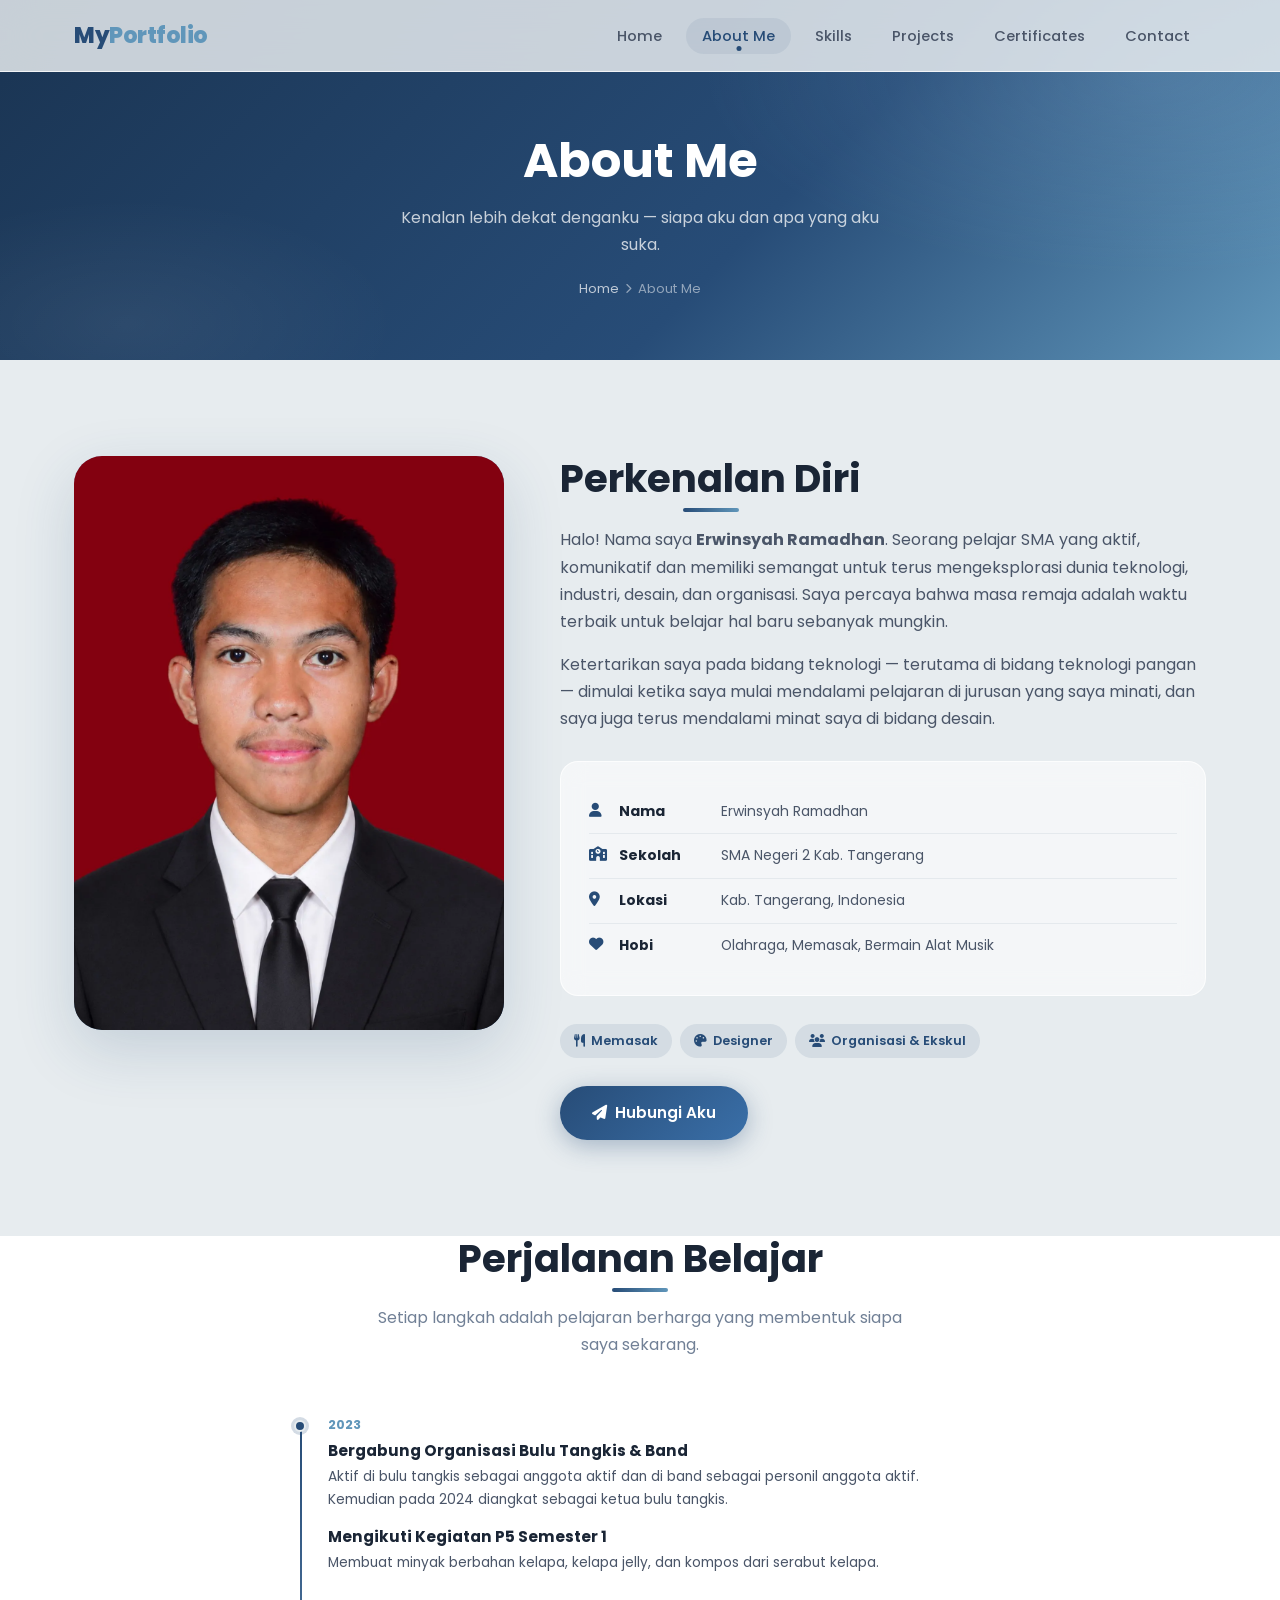
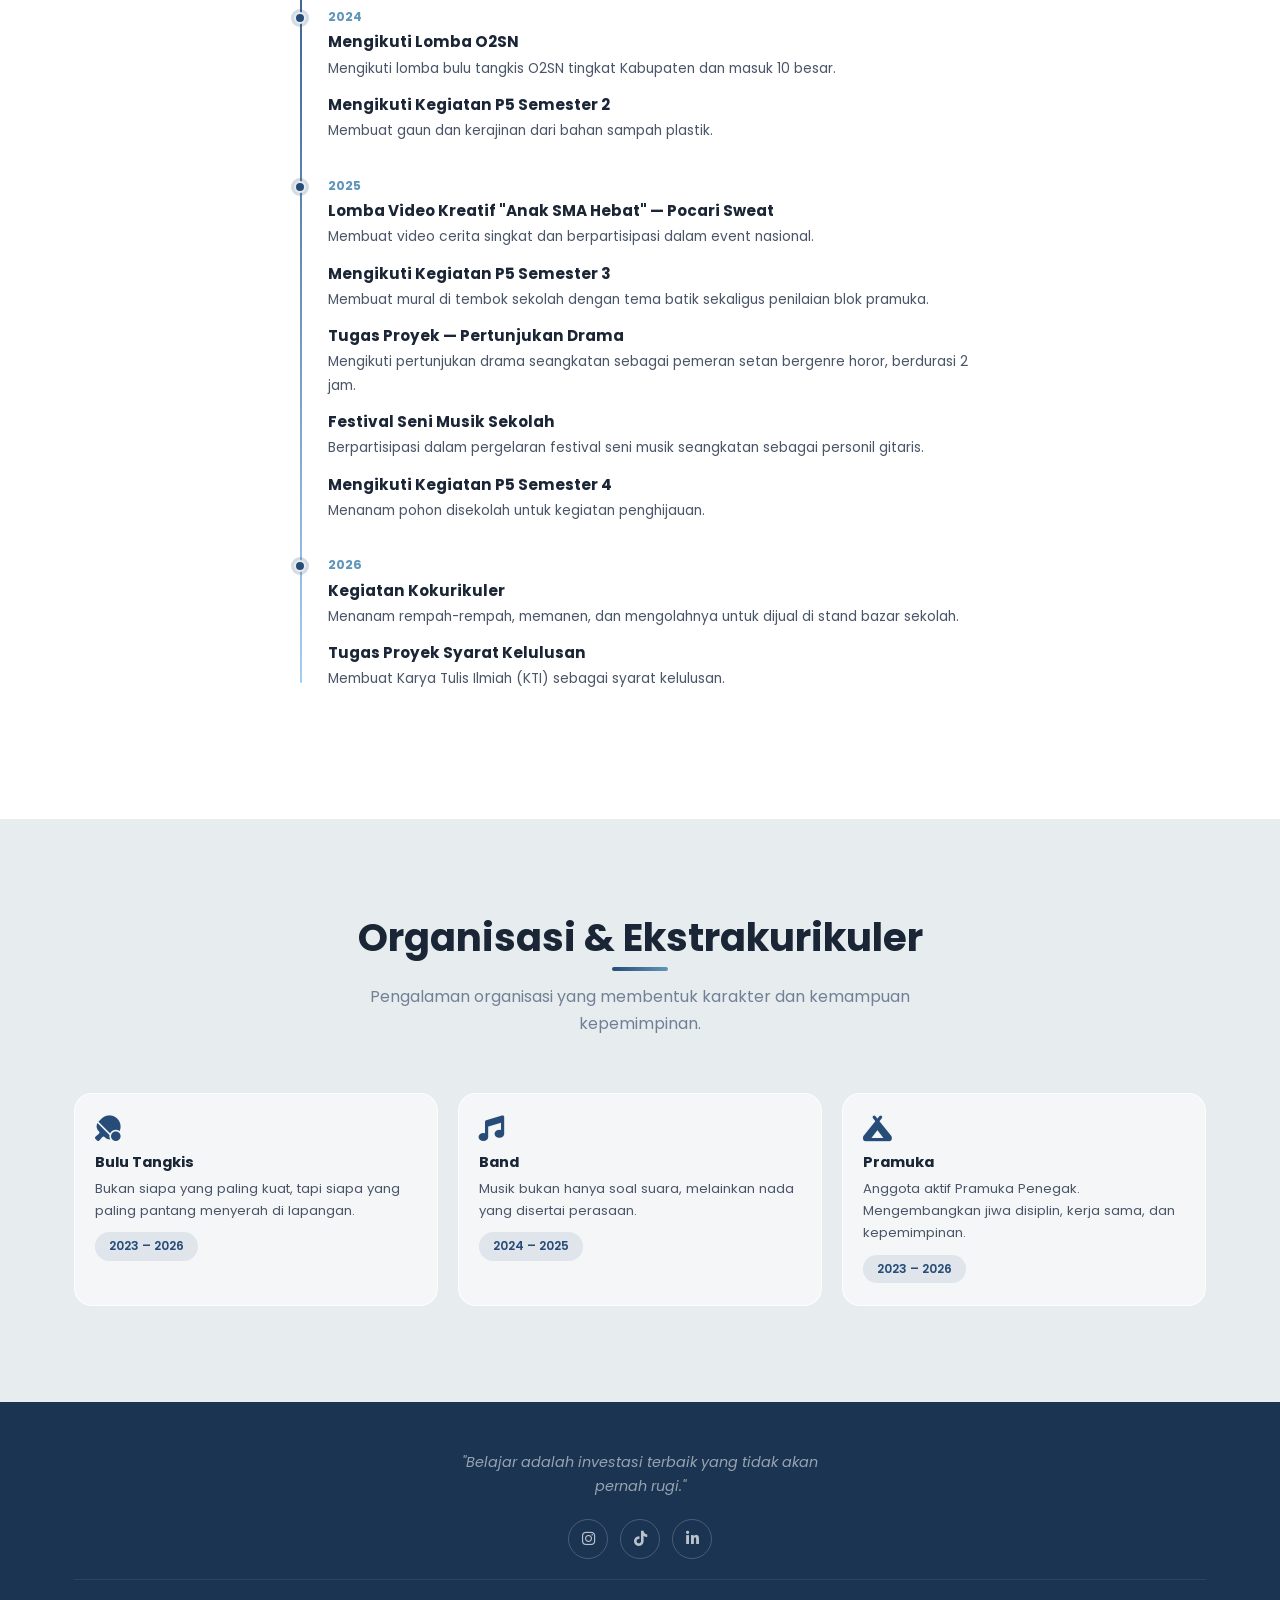
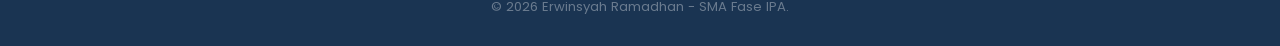
==== about-me.html @ ce9b7fe2 "Add files via upload" ====
<!DOCTYPE html>
<html lang="id">
<head>
  <meta charset="UTF-8" />
  <meta name="viewport" content="width=device-width, initial-scale=1.0, maximum-scale=1.0" />
  <title>Portofolio | About Me</title>
  <link rel="preconnect" href="https://fonts.googleapis.com" />
  <link rel="preconnect" href="https://fonts.gstatic.com" crossorigin />
  <link href="https://fonts.googleapis.com/css2?family=Poppins:wght@300;400;500;600;700;800&display=swap" rel="stylesheet" />
  <link rel="stylesheet" href="https://cdnjs.cloudflare.com/ajax/libs/font-awesome/6.5.0/css/all.min.css" />
  <link rel="stylesheet" href="style.css" />

  <style>
    /* =====================================================
       PERBAIKAN RESPONSIF — about-me.html
       Yang diperbaiki:
       1. about-grid 2-col tidak break ke 1-col di mobile
       2. about-exp-badge position:absolute meluber
       3. about-photo terlalu tinggi di HP
       4. biodata-row overflow teks
       5. bio-tags wrap dengan baik
       6. org-grid & timeline padding HP
       ===================================================== */

    /* ── About grid: 2-col desktop ── */
    .about-grid {
      display: grid;
      grid-template-columns: 1fr 1.5fr;
      gap: 56px;
      align-items: start;
    }

    /* ── Foto wrapper ── */
    .about-photo-wrap {
      position: relative;
    }

    /* ── Badge pengalaman: default kanan foto ── */
    .about-exp-badge {
      position: absolute;
      bottom: 24px;
      right: -20px;
      background: var(--white);
      border-radius: var(--radius-md);
      padding: 16px 20px;
      box-shadow: var(--shadow-md);
      text-align: center;
      z-index: 2;
    }
    .about-exp-badge strong {
      display: block;
      font-size: 2rem;
      color: var(--primary);
      font-weight: 800;
    }
    .about-exp-badge span {
      font-size: 0.75rem;
      color: var(--text-light);
    }

    /* ── Biodata row: pastikan tidak overflow ── */
    .biodata-row {
      display: flex;
      gap: 12px;
      align-items: flex-start;
      padding: 10px 0;
      border-bottom: 1px solid rgba(39,76,119,0.08);
      flex-wrap: wrap;
    }
    .biodata-row:last-child { border-bottom: none; }
    .biodata-row i        { color: var(--primary); width: 18px; margin-top: 3px; font-size: 0.9rem; flex-shrink: 0; }
    .biodata-row strong   { min-width: 90px; font-size: 0.87rem; color: var(--text-dark); flex-shrink: 0; }
    .biodata-row span     { color: var(--text-mid); font-size: 0.87rem; flex: 1; min-width: 0; word-break: break-word; }

    /* ── Bio tags: wrap dengan baik ── */
    .bio-tags {
      display: flex;
      flex-wrap: wrap;
      gap: 8px;
      margin: 20px 0;
    }
    .bio-tag {
      padding: 6px 14px;
      border-radius: var(--radius-xl);
      background: rgba(39,76,119,0.1);
      color: var(--primary);
      font-size: 0.8rem;
      font-weight: 600;
      display: inline-flex;
      align-items: center;
      gap: 6px;
    }

    /* ── Timeline: padding cukup di kiri ── */
    .timeline {
      position: relative;
      padding-left: 28px;
      margin-top: 32px;
    }
    .timeline::before {
      content: '';
      position: absolute;
      left: 0; top: 8px; bottom: 8px;
      width: 2px;
      background: linear-gradient(to bottom, var(--primary), var(--accent2));
      border-radius: 2px;
    }
    .timeline-item {
      position: relative;
      margin-bottom: 32px;
    }
    .timeline-item::before {
      content: '';
      position: absolute;
      left: -34px; top: 6px;
      width: 12px; height: 12px;
      border-radius: 50%;
      background: var(--primary);
      border: 2.5px solid var(--bg);
      box-shadow: 0 0 0 3px rgba(39,76,119,0.2);
    }
    .timeline-year  { font-size: 0.78rem; font-weight: 700; color: var(--accent); margin-bottom: 6px; }
    .timeline-item h4 { font-size: 0.95rem; margin-bottom: 5px; }
    .timeline-item p  { font-size: 0.86rem; color: var(--text-mid); }

    /* ── Org grid: 3-col desktop ── */
    .org-grid {
      display: grid;
      grid-template-columns: repeat(3, 1fr);
      gap: 20px;
      margin-top: 24px;
    }
    .org-card {
      padding: 22px 20px;
      border-radius: var(--radius-md);
      background: var(--glass-bg);
      border: 1px solid var(--glass-border);
      transition: var(--transition);
    }
    .org-card:hover { transform: translateY(-4px); box-shadow: var(--shadow-md); }
    .org-card i   { font-size: 1.6rem; color: var(--primary); margin-bottom: 12px; display: block; }
    .org-card h4  { font-size: 0.92rem; margin-bottom: 6px; }
    .org-card p   { font-size: 0.82rem; }

    /* =====================================================
       TABLET  ≤ 900px
       ===================================================== */
    @media (max-width: 900px) {
      .about-grid {
        grid-template-columns: 1fr;
        gap: 40px;
      }

      /* Foto jadi lebih kecil dan centered */
      .about-photo-wrap {
        max-width: 340px;
        margin: 0 auto;
      }

      /* Badge masuk ke dalam, tidak meluber */
      .about-exp-badge {
        right: 10px;
        bottom: 16px;
        padding: 12px 16px;
      }
      .about-exp-badge strong { font-size: 1.7rem; }

      .org-grid { grid-template-columns: repeat(2, 1fr); }
    }

    /* =====================================================
       MOBILE  ≤ 600px  (Android umum)
       ===================================================== */
    @media (max-width: 600px) {
      body { overflow-x: hidden; }

      /* ── Page hero ── */
      .page-hero { padding: calc(var(--navbar-h) + 36px) 0 36px; }
      .page-hero h1 { font-size: 1.8rem; }
      .page-hero p  { font-size: 0.88rem; }

      /* ── About section ── */
      .about-grid { gap: 28px; }

      .about-photo-wrap { max-width: 260px; }

      /* Badge: lepas dari absolute agar tidak keluar layar */
      .about-exp-badge {
        position: static;
        margin-top: 14px;
        display: inline-block;
        border-radius: var(--radius-sm);
        padding: 12px 20px;
        text-align: center;
      }
      /* Pusatkan badge di bawah foto */
      .about-photo-wrap {
        display: flex;
        flex-direction: column;
        align-items: center;
      }

      .about-photo {
        width: 100%;
        aspect-ratio: 1 / 1; /* persegi di mobile, tidak terlalu panjang */
        border-radius: var(--radius-md);
      }
      .photo-placeholder { font-size: 7rem !important; }

      /* ── Content ── */
      .about-content p { font-size: 0.88rem; }

      /* ── Biodata ── */
      .biodata { padding: 18px 16px; }
      .biodata-row strong { min-width: 80px; }

      /* ── Bio tags ── */
      .bio-tag { font-size: 0.76rem; padding: 5px 11px; }

      /* ── Tombol ── */
      .about-content .btn {
        width: 100%;
        justify-content: center;
        max-width: 280px;
        display: flex;
      }

      /* ── Timeline ── */
      .timeline { padding-left: 22px; }
      .timeline-item::before { left: -28px; width: 10px; height: 10px; }
      .timeline-item h4 { font-size: 0.9rem; }
      .timeline-item p  { font-size: 0.83rem; }

      /* ── Org grid ── */
      .org-grid { grid-template-columns: 1fr; gap: 14px; }
      .org-card { padding: 18px 16px; }
      .org-card i  { font-size: 1.4rem; margin-bottom: 8px; }
      .org-card h4 { font-size: 0.88rem; }
      .org-card p  { font-size: 0.8rem; }
    }

    /* =====================================================
       VERY SMALL  ≤ 360px
       ===================================================== */
    @media (max-width: 360px) {
      .about-photo-wrap { max-width: 220px; }
      .page-hero h1     { font-size: 1.55rem; }
      .biodata-row strong { min-width: 72px; }
    }
  </style>
</head>
<body>

  <!-- ══════════════════════════════════════════
       NAVBAR
  ══════════════════════════════════════════ -->
  <nav class="navbar">
    <div class="container nav-inner">
      <a href="index.html" class="nav-logo">My<span>Portfolio</span></a>
      <ul class="nav-links">
        <li><a href="index.html">Home</a></li>
        <li><a href="about-me.html">About Me</a></li>
        <li><a href="skills.html">Skills</a></li>
        <li><a href="projects.html">Projects</a></li>
        <li><a href="certificates.html">Certificates</a></li>
        <li><a href="contact.html">Contact</a></li>
      </ul>
      <div class="hamburger" id="hamburger"><span></span><span></span><span></span></div>
    </div>
  </nav>

  <!-- Mobile Nav -->
  <div class="nav-mobile" id="nav-mobile">
    <a href="index.html"><i class="fas fa-home"></i>&nbsp; Home</a>
    <a href="about-me.html"><i class="fas fa-user"></i>&nbsp; About Me</a>
    <a href="skills.html"><i class="fas fa-code"></i>&nbsp; Skills</a>
    <a href="projects.html"><i class="fas fa-folder-open"></i>&nbsp; Projects</a>
    <a href="certificates.html"><i class="fas fa-certificate"></i>&nbsp; Certificates</a>
    <a href="contact.html"><i class="fas fa-envelope"></i>&nbsp; Contact</a>
  </div>

  <!-- ══════════════════════════════════════════
       PAGE HERO
  ══════════════════════════════════════════ -->
  <div class="page-hero">
    <div class="page-hero-bg"></div>
    <div class="container">
      <h1>About Me</h1>
      <p>Kenalan lebih dekat denganku — siapa aku dan apa yang aku suka.</p>
      <div class="breadcrumb">
        <a href="index.html">Home</a>
        <i class="fas fa-chevron-right" style="font-size:0.65rem;"></i>
        <span>About Me</span>
      </div>
    </div>
  </div>

  <!-- ══════════════════════════════════════════
       ABOUT SECTION
  ══════════════════════════════════════════ -->
  <section class="section">
    <div class="container">
      <div class="about-grid">

        <!-- ── Kolom Foto ── -->
        <!--
          PERBAIKAN: about-exp-badge tidak lagi position:absolute di mobile.
          Di ≤600px ia jadi static dan muncul di bawah foto.
        -->
        <div class="about-photo-wrap reveal">
          <div class="about-photo">
         <img src="photo.webp" alt="Foto Erwinsyah">
          </div>
          
        </div>

        <!-- ── Kolom Konten ── -->
        <div class="about-content">
          <div class="section-title" style="text-align:left; margin-bottom:24px;">
            <h2>Perkenalan Diri</h2>
          </div>

          <p>
            Halo! Nama saya <strong>Erwinsyah Ramadhan</strong>. Seorang pelajar SMA yang aktif,
            komunikatif dan memiliki semangat untuk terus mengeksplorasi dunia teknologi, industri,
            desain, dan organisasi. Saya percaya bahwa masa remaja adalah waktu terbaik untuk belajar
            hal baru sebanyak mungkin.
          </p>
          <p>
            Ketertarikan saya pada bidang teknologi — terutama di bidang teknologi pangan — dimulai
            ketika saya mulai mendalami pelajaran di jurusan yang saya minati, dan saya juga terus
            mendalami minat saya di bidang desain.
          </p>

          <!-- Biodata -->
          <div class="biodata reveal">
            <div class="biodata-row">
              <i class="fas fa-user"></i>
              <strong>Nama</strong>
              <span>Erwinsyah Ramadhan</span>
            </div>
            <div class="biodata-row">
              <i class="fas fa-school"></i>
              <strong>Sekolah</strong>
              <span>SMA Negeri 2 Kab. Tangerang</span>
            </div>
            <div class="biodata-row">
              <i class="fas fa-map-marker-alt"></i>
              <strong>Lokasi</strong>
              <span>Kab. Tangerang, Indonesia</span>
            </div>
            <div class="biodata-row">
              <i class="fas fa-heart"></i>
              <strong>Hobi</strong>
              <span>Olahraga, Memasak, Bermain Alat Musik</span>
            </div>
          </div>

          <!-- Tags -->
          <div class="bio-tags reveal">
            <span class="bio-tag"><i class="fas fa-utensils"></i> Memasak</span>
            <span class="bio-tag"><i class="fas fa-palette"></i> Designer</span>
            <span class="bio-tag"><i class="fas fa-users"></i> Organisasi &amp; Ekskul</span>
          </div>

          <a href="contact.html" class="btn btn-primary reveal" style="margin-top:8px;">
            <i class="fas fa-paper-plane"></i> Hubungi Aku
          </a>
        </div>

      </div><!-- /about-grid -->
    </div>
  </section>

  <!-- ══════════════════════════════════════════
       TIMELINE PERJALANAN BELAJAR
  ══════════════════════════════════════════ -->
  <section class="section" style="background: var(--white); padding-top: 0;">
    <div class="container">
      <div class="section-title reveal">
        <h2>Perjalanan Belajar</h2>
        <p>Setiap langkah adalah pelajaran berharga yang membentuk siapa saya sekarang.</p>
      </div>

      <div style="max-width: 680px; margin: 0 auto;">
        <div class="timeline">

          <!-- 2023 -->
          <div class="timeline-item reveal">
            <div class="timeline-year">2023</div>

            <h4>Bergabung Organisasi Bulu Tangkis &amp; Band</h4>
            <p>
              Aktif di bulu tangkis sebagai anggota aktif dan di band sebagai personil anggota aktif.
              Kemudian pada 2024 diangkat sebagai ketua bulu tangkis.
            </p>

            <h4 style="margin-top:16px;">Mengikuti Kegiatan P5 Semester 1</h4>
            <p>Membuat minyak berbahan kelapa, kelapa jelly, dan kompos dari serabut kelapa.</p>
          </div>

          <!-- 2024 -->
          <div class="timeline-item reveal">
            <div class="timeline-year">2024</div>

            <h4>Mengikuti Lomba O2SN</h4>
            <p>Mengikuti lomba bulu tangkis O2SN tingkat Kabupaten dan masuk 10 besar.</p>

            <h4 style="margin-top:16px;">Mengikuti Kegiatan P5 Semester 2</h4>
            <p>Membuat gaun dan kerajinan dari bahan sampah plastik.</p>
          </div>

          <!-- 2025 -->
          <div class="timeline-item reveal">
            <div class="timeline-year">2025</div>

            <h4>Lomba Video Kreatif "Anak SMA Hebat" — Pocari Sweat</h4>
            <p>Membuat video cerita singkat dan berpartisipasi dalam event nasional.</p>

            <h4 style="margin-top:16px;">Mengikuti Kegiatan P5 Semester 3</h4>
            <p>Membuat mural di tembok sekolah dengan tema batik sekaligus penilaian blok pramuka.</p>

            <h4 style="margin-top:16px;">Tugas Proyek — Pertunjukan Drama</h4>
            <p>
              Mengikuti pertunjukan drama seangkatan sebagai pemeran setan bergenre horor, berdurasi 2 jam.
            </p>

            <h4 style="margin-top:16px;">Festival Seni Musik Sekolah</h4>
            <p>Berpartisipasi dalam pergelaran festival seni musik seangkatan sebagai personil gitaris.</p>

            <h4 style="margin-top:16px;">Mengikuti Kegiatan P5 Semester 4</h4>
            <p>Menanam pohon disekolah untuk kegiatan penghijauan.</p>
          </div>

          <!-- 2026 -->
          <div class="timeline-item reveal">
            <div class="timeline-year">2026</div>

            <h4>Kegiatan Kokurikuler</h4>
            <p>Menanam rempah-rempah, memanen, dan mengolahnya untuk dijual di stand bazar sekolah.</p>

            <h4 style="margin-top:16px;">Tugas Proyek Syarat Kelulusan</h4>
            <p>Membuat Karya Tulis Ilmiah (KTI) sebagai syarat kelulusan.</p>
          </div>

        </div><!-- /timeline -->
      </div>
    </div>
  </section>

  <!-- ══════════════════════════════════════════
       ORGANISASI & EKSKUL
  ══════════════════════════════════════════ -->
  <section class="section">
    <div class="container">
      <div class="section-title reveal">
        <h2>Organisasi &amp; Ekstrakurikuler</h2>
        <p>Pengalaman organisasi yang membentuk karakter dan kemampuan kepemimpinan.</p>
      </div>

      <div class="org-grid">

        <div class="org-card reveal">
          <i class="fas fa-table-tennis-paddle-ball"></i>
          <h4>Bulu Tangkis</h4>
          <p>Bukan siapa yang paling kuat, tapi siapa yang paling pantang menyerah di lapangan.</p>
          <span class="badge" style="margin-top:10px;">2023 – 2026</span>
        </div>

        <div class="org-card reveal">
          <i class="fas fa-music"></i>
          <h4>Band</h4>
          <p>Musik bukan hanya soal suara, melainkan nada yang disertai perasaan.</p>
          <span class="badge" style="margin-top:10px;">2024 – 2025</span>
        </div>

        <div class="org-card reveal">
          <i class="fas fa-campground"></i>
          <h4>Pramuka</h4>
          <p>Anggota aktif Pramuka Penegak. Mengembangkan jiwa disiplin, kerja sama, dan kepemimpinan.</p>
          <span class="badge" style="margin-top:10px;">2023 – 2026</span>
        </div>

      </div>
    </div>
  </section>

  <!-- ══════════════════════════════════════════
       FOOTER
  ══════════════════════════════════════════ -->
  <footer>
    <div class="container footer-inner">
      <p class="footer-quote">"Belajar adalah investasi terbaik yang tidak akan pernah rugi."</p>
      <div class="footer-socials">
        <a href="https://instagram.com/win.senpaii" class="footer-social"><i class="fab fa-instagram"></i></a>
        <a href="https://tiktok.com/@win.senpaii" class="footer-social"><i class="fab fa-tiktok"></i></a>
        <a href="#" class="footer-social"><i class="fab fa-linkedin-in"></i></a>
      </div>
      <p class="footer-copy">&copy; 2026 Erwinsyah Ramadhan - SMA Fase IPA.</p>
    </div>
  </footer>

  <script src="script.js"></script>
</body>
</html>
---- style.css ----
/* ============================================================
   PORTFOLIO - SMA Student | style.css
   Author: Portfolio Template
   ============================================================ */

/* ── CSS Variables ── */
:root {
  --bg: #E7ECEF;
  --primary: #274C77;
  --primary-light: #3a6fa8;
  --primary-dark: #1a3452;
  --accent: #6096BA;
  --accent2: #A3CEF1;
  --white: #ffffff;
  --text-dark: #1a2535;
  --text-mid: #4a5568;
  --text-light: #718096;
  --glass-bg: rgba(255, 255, 255, 0.55);
  --glass-border: rgba(255, 255, 255, 0.75);
  --shadow-sm: 0 2px 12px rgba(39, 76, 119, 0.08);
  --shadow-md: 0 8px 30px rgba(39, 76, 119, 0.13);
  --shadow-lg: 0 20px 60px rgba(39, 76, 119, 0.18);
  --radius-sm: 10px;
  --radius-md: 18px;
  --radius-lg: 28px;
  --radius-xl: 50px;
  --transition: 0.35s cubic-bezier(0.4, 0, 0.2, 1);
  --navbar-h: 72px;
  --font: 'Poppins', sans-serif;
}

/* ── Reset & Base ── */
*, *::before, *::after { box-sizing: border-box; margin: 0; padding: 0; }

html { scroll-behavior: smooth; font-size: 16px; }

body {
  font-family: var(--font);
  background: var(--bg);
  color: var(--text-dark);
  min-height: 100vh;
  overflow-x: hidden;
  line-height: 1.7;
}

a { text-decoration: none; color: inherit; }
ul { list-style: none; }
img { max-width: 100%; display: block; }
button { cursor: pointer; font-family: var(--font); border: none; background: none; }

/* Custom scrollbar */
::-webkit-scrollbar { width: 7px; }
::-webkit-scrollbar-track { background: var(--bg); }
::-webkit-scrollbar-thumb { background: var(--accent); border-radius: 10px; }
::-webkit-scrollbar-thumb:hover { background: var(--primary); }

/* ── Typography ── */
h1, h2, h3, h4 { font-weight: 700; line-height: 1.2; color: var(--text-dark); }
h1 { font-size: clamp(2.2rem, 5vw, 3.8rem); }
h2 { font-size: clamp(1.6rem, 3vw, 2.4rem); }
h3 { font-size: clamp(1.1rem, 2vw, 1.4rem); }
p  { color: var(--text-mid); }

/* ── Utility ── */
.container { max-width: 1180px; margin: 0 auto; padding: 0 24px; }
.section { padding: 96px 0; }
.section-title { text-align: center; margin-bottom: 56px; }
.section-title h2 { position: relative; display: inline-block; }
.section-title h2::after {
  content: '';
  position: absolute;
  bottom: -10px; left: 50%; transform: translateX(-50%);
  width: 56px; height: 4px;
  background: linear-gradient(90deg, var(--primary), var(--accent));
  border-radius: 10px;
}
.section-title p { color: var(--text-light); margin-top: 22px; max-width: 560px; margin-inline: auto; }

/* ── Buttons ── */
.btn {
  display: inline-flex; align-items: center; gap: 8px;
  padding: 14px 32px; border-radius: var(--radius-xl);
  font-weight: 600; font-size: 0.95rem;
  transition: var(--transition); position: relative; overflow: hidden;
}
.btn::before {
  content: ''; position: absolute; inset: 0;
  background: rgba(255,255,255,0.15);
  transform: scaleX(0); transform-origin: left;
  transition: transform 0.4s ease;
}
.btn:hover::before { transform: scaleX(1); }

.btn-primary {
  background: linear-gradient(135deg, var(--primary), var(--primary-light));
  color: var(--white);
  box-shadow: 0 6px 24px rgba(39, 76, 119, 0.35);
}
.btn-primary:hover { transform: translateY(-3px); box-shadow: 0 12px 36px rgba(39, 76, 119, 0.45); }

.btn-outline {
  border: 2px solid var(--primary);
  color: var(--primary);
  background: transparent;
}
.btn-outline:hover { background: var(--primary); color: var(--white); transform: translateY(-3px); }

/* ── Glass Card ── */
.glass-card {
  background: var(--glass-bg);
  border: 1px solid var(--glass-border);
  border-radius: var(--radius-md);
  backdrop-filter: blur(16px);
  -webkit-backdrop-filter: blur(16px);
  box-shadow: var(--shadow-md);
  transition: var(--transition);
}
.glass-card:hover { transform: translateY(-6px); box-shadow: var(--shadow-lg); }

/* ── Badge ── */
.badge {
  display: inline-block; padding: 4px 14px; border-radius: var(--radius-xl);
  font-size: 0.75rem; font-weight: 600;
  background: rgba(39,76,119,0.1); color: var(--primary);
}

/* ============================================================
   NAVBAR
   ============================================================ */
.navbar {
  position: fixed; top: 0; left: 0; right: 0;
  height: var(--navbar-h); z-index: 1000;
  background: rgba(231, 236, 239, 0.85);
  backdrop-filter: blur(20px); -webkit-backdrop-filter: blur(20px);
  border-bottom: 1px solid var(--glass-border);
  transition: var(--transition);
}
.navbar.scrolled {
  background: rgba(255,255,255,0.92);
  box-shadow: var(--shadow-md);
}
.nav-inner {
  display: flex; align-items: center; justify-content: space-between;
  height: 100%;
}
.nav-logo {
  font-size: 1.4rem; font-weight: 800; color: var(--primary);
  letter-spacing: -0.5px;
}
.nav-logo span { color: var(--accent); }
.nav-links { display: flex; align-items: center; gap: 8px; }
.nav-links a {
  padding: 8px 16px; border-radius: var(--radius-xl);
  font-weight: 500; font-size: 0.92rem; color: var(--text-mid);
  transition: var(--transition); position: relative;
}
.nav-links a:hover, .nav-links a.active {
  color: var(--primary); background: rgba(39,76,119,0.08);
}
.nav-links a.active::after {
  content: ''; position: absolute; bottom: 3px; left: 50%; transform: translateX(-50%);
  width: 5px; height: 5px; border-radius: 50%; background: var(--primary);
}

/* Hamburger */
.hamburger {
  display: none; flex-direction: column; gap: 5px;
  width: 34px; cursor: pointer; padding: 4px;
}
.hamburger span {
  display: block; height: 2.5px; border-radius: 4px;
  background: var(--primary); transition: var(--transition);
}
.hamburger.open span:nth-child(1) { transform: translateY(7.5px) rotate(45deg); }
.hamburger.open span:nth-child(2) { opacity: 0; transform: scaleX(0); }
.hamburger.open span:nth-child(3) { transform: translateY(-7.5px) rotate(-45deg); }

/* Mobile nav */
.nav-mobile {
  display: none; position: fixed; top: var(--navbar-h); left: 0; right: 0;
  background: rgba(255,255,255,0.97); backdrop-filter: blur(20px);
  border-bottom: 1px solid var(--glass-border);
  padding: 20px 24px; z-index: 999;
  transform: translateY(-110%); transition: transform 0.4s cubic-bezier(0.4, 0, 0.2, 1);
  box-shadow: var(--shadow-lg);
}
.nav-mobile.open { transform: translateY(0); }
.nav-mobile a {
  display: block; padding: 14px 18px;
  border-radius: var(--radius-sm);
  font-weight: 500; color: var(--text-mid);
  transition: var(--transition);
}
.nav-mobile a:hover, .nav-mobile a.active { color: var(--primary); background: rgba(39,76,119,0.07); }

/* ============================================================
   HERO SECTION (index.html)
   ============================================================ */
.hero {
  min-height: 100vh; display: flex; align-items: center;
  padding-top: var(--navbar-h);
  position: relative; overflow: hidden;
}
.hero-bg {
  position: absolute; inset: 0;
  background: 
    radial-gradient(ellipse 60% 60% at 80% 30%, rgba(96,150,186,0.18) 0%, transparent 70%),
    radial-gradient(ellipse 40% 50% at 10% 80%, rgba(39,76,119,0.12) 0%, transparent 70%),
    var(--bg);
}
.hero-shapes { position: absolute; inset: 0; pointer-events: none; }
.shape {
  position: absolute; border-radius: 50%;
  opacity: 0.07; background: var(--primary);
  animation: float 8s ease-in-out infinite;
}
.shape-1 { width: 320px; height: 320px; top: -80px; right: -80px; animation-delay: 0s; }
.shape-2 { width: 180px; height: 180px; bottom: 10%; left: 5%; animation-delay: 3s; }
.shape-3 { width: 100px; height: 100px; top: 40%; right: 15%; animation-delay: 1.5s; }

@keyframes float {
  0%, 100% { transform: translateY(0) rotate(0deg); }
  50% { transform: translateY(-24px) rotate(8deg); }
}

.hero-inner {
  display: grid; grid-template-columns: 1fr 1fr;
  gap: 64px; align-items: center;
  position: relative; z-index: 1;
}
.hero-text { animation: fadeInLeft 0.9s ease both; }
.hero-greeting {
  display: inline-flex; align-items: center; gap: 8px;
  background: rgba(39,76,119,0.1); border-radius: var(--radius-xl);
  padding: 6px 18px; margin-bottom: 22px;
  font-size: 0.88rem; font-weight: 600; color: var(--primary);
}
.hero-greeting i { font-size: 1rem; }
.hero-name {
  font-size: clamp(2.4rem, 5vw, 4rem); font-weight: 800;
  line-height: 1.1; color: var(--text-dark);
  margin-bottom: 14px;
}
.hero-name span { color: var(--primary); }
.hero-title {
  font-size: 1.15rem; color: var(--text-mid);
  font-weight: 500; margin-bottom: 10px;
}
.hero-typing {
  font-size: 1.3rem; font-weight: 700; color: var(--primary);
  min-height: 2rem; margin-bottom: 28px;
}
.cursor {
  display: inline-block; width: 3px; height: 1.2em;
  background: var(--primary); margin-left: 3px;
  vertical-align: middle; border-radius: 2px;
  animation: blink 0.9s ease infinite;
}
@keyframes blink { 0%, 100% { opacity: 1; } 50% { opacity: 0; } }

.hero-desc { color: var(--text-mid); max-width: 440px; margin-bottom: 38px; line-height: 1.8; }
.hero-btns { display: flex; gap: 16px; flex-wrap: wrap; }

.hero-visual { animation: fadeInRight 0.9s ease 0.2s both; display: flex; justify-content: center; }
.hero-avatar-wrap {
  position: relative; width: 340px; height: 340px;
}
.hero-avatar-ring {
  position: absolute; inset: -16px;
  border-radius: 50%;
  background: conic-gradient(var(--primary), var(--accent), var(--accent2), var(--primary));
  animation: spin 8s linear infinite;
  opacity: 0.6;
}
@keyframes spin { to { transform: rotate(360deg); } }
.hero-avatar-ring-inner {
  position: absolute; inset: -8px; border-radius: 50%;
  background: var(--bg);
}
.hero-avatar {
  position: relative; z-index: 1;
  width: 100%; height: 100%; border-radius: 50%;
  overflow: hidden;
  border: 5px solid var(--white);
  box-shadow: var(--shadow-lg);
  background: linear-gradient(135deg, var(--accent2), var(--primary-light));
  display: flex; align-items: center; justify-content: center;
}
.hero-avatar img { width: 100%; height: 100%; object-fit: cover; }
.hero-avatar .avatar-placeholder {
  font-size: 8rem; color: rgba(255,255,255,0.6);
}
.hero-stats {
  position: absolute; bottom: -20px; left: -30px;
  display: flex; flex-direction: column; gap: 10px;
}
.stat-card {
  background: var(--white); border-radius: var(--radius-sm);
  padding: 10px 18px; box-shadow: var(--shadow-md);
  display: flex; align-items: center; gap: 10px;
  font-size: 0.82rem; min-width: 148px;
  animation: fadeInUp 0.8s ease both;
}
.stat-card:nth-child(2) { animation-delay: 0.2s; left: 10px; position: relative; }
.stat-icon { width: 34px; height: 34px; border-radius: 8px; display: flex; align-items: center; justify-content: center; font-size: 1rem; color: var(--white); background: linear-gradient(135deg, var(--primary), var(--accent)); }
.stat-info strong { display: block; font-weight: 700; color: var(--text-dark); font-size: 1rem; }

/* ── Scroll indicator ── */
.scroll-indicator {
  position: absolute; bottom: 32px; left: 50%; transform: translateX(-50%);
  display: flex; flex-direction: column; align-items: center; gap: 6px;
  font-size: 0.75rem; color: var(--text-light); animation: fadeIn 1.5s ease 1s both;
}
.scroll-line {
  width: 1.5px; height: 40px;
  background: linear-gradient(to bottom, var(--primary), transparent);
  animation: scrollPulse 1.8s ease-in-out infinite;
}
@keyframes scrollPulse { 0%, 100% { opacity: 0.4; } 50% { opacity: 1; } }

/* ── Highlights / Quick info on home ── */
.highlights { background: var(--white); padding: 72px 0; }
.highlights-grid {
  display: grid; grid-template-columns: repeat(3, 1fr); gap: 28px;
}
.highlight-card {
  padding: 36px 28px; text-align: center; border-radius: var(--radius-md);
  background: var(--glass-bg); border: 1px solid var(--glass-border);
  box-shadow: var(--shadow-sm); transition: var(--transition);
}
.highlight-card:hover { transform: translateY(-8px); box-shadow: var(--shadow-lg); }
.highlight-icon {
  width: 64px; height: 64px; border-radius: var(--radius-sm);
  background: linear-gradient(135deg, var(--primary), var(--accent));
  display: flex; align-items: center; justify-content: center;
  font-size: 1.6rem; color: var(--white); margin: 0 auto 20px;
}
.highlight-card h3 { margin-bottom: 10px; color: var(--text-dark); }
.highlight-card p { font-size: 0.9rem; }

/* ============================================================
   ABOUT PAGE
   ============================================================ */
.about-grid {
  display: grid; grid-template-columns: 1fr 1.5fr; gap: 64px; align-items: start;
}
.about-photo-wrap { position: relative; }
.about-photo {
  width: 100%; aspect-ratio: 3/4; border-radius: var(--radius-lg);
  overflow: hidden; box-shadow: var(--shadow-lg);
  background: linear-gradient(135deg, var(--accent2), var(--primary));
  display: flex; align-items: center; justify-content: center;
}
.about-photo img { width: 100%; height: 100%; object-fit: cover; }
.about-photo .photo-placeholder { font-size: 10rem; color: rgba(255,255,255,0.5); }
.about-exp-badge {
  position: absolute; bottom: 24px; right: -20px;
  background: var(--white); border-radius: var(--radius-md);
  padding: 18px 22px; box-shadow: var(--shadow-md); text-align: center;
}
.about-exp-badge strong { display: block; font-size: 2.2rem; color: var(--primary); font-weight: 800; }
.about-exp-badge span { font-size: 0.78rem; color: var(--text-light); }

.about-content p { margin-bottom: 16px; }
.bio-tags { display: flex; flex-wrap: wrap; gap: 8px; margin: 20px 0; }
.bio-tag {
  padding: 6px 16px; border-radius: var(--radius-xl);
  background: rgba(39,76,119,0.1); color: var(--primary);
  font-size: 0.82rem; font-weight: 600;
}

.biodata {
  background: var(--glass-bg); border: 1px solid var(--glass-border);
  border-radius: var(--radius-md); padding: 28px; margin: 28px 0;
  backdrop-filter: blur(12px);
}
.biodata-row {
  display: flex; gap: 12px; align-items: flex-start;
  padding: 10px 0; border-bottom: 1px solid rgba(39,76,119,0.08);
}
.biodata-row:last-child { border-bottom: none; }
.biodata-row i { color: var(--primary); width: 18px; margin-top: 3px; font-size: 0.9rem; }
.biodata-row strong { min-width: 110px; font-size: 0.88rem; color: var(--text-dark); }
.biodata-row span { color: var(--text-mid); font-size: 0.88rem; }

/* Timeline */
.timeline { position: relative; padding-left: 28px; margin-top: 32px; }
.timeline::before {
  content: ''; position: absolute; left: 0; top: 8px; bottom: 8px;
  width: 2px; background: linear-gradient(to bottom, var(--primary), var(--accent2));
  border-radius: 2px;
}
.timeline-item { position: relative; margin-bottom: 28px; }
.timeline-item::before {
  content: ''; position: absolute; left: -34px; top: 6px;
  width: 12px; height: 12px; border-radius: 50%;
  background: var(--primary); border: 2.5px solid var(--bg);
  box-shadow: 0 0 0 3px rgba(39,76,119,0.2);
}
.timeline-year { font-size: 0.78rem; font-weight: 700; color: var(--accent); margin-bottom: 4px; }
.timeline-item h4 { font-size: 0.95rem; margin-bottom: 4px; }
.timeline-item p { font-size: 0.85rem; }

/* Org cards */
.org-grid { display: grid; grid-template-columns: repeat(auto-fill, minmax(220px, 1fr)); gap: 20px; margin-top: 24px; }
.org-card {
  padding: 22px 20px; border-radius: var(--radius-md);
  background: var(--glass-bg); border: 1px solid var(--glass-border);
  transition: var(--transition);
}
.org-card:hover { transform: translateY(-4px); box-shadow: var(--shadow-md); }
.org-card i { font-size: 1.6rem; color: var(--primary); margin-bottom: 12px; display: block; }
.org-card h4 { font-size: 0.92rem; margin-bottom: 6px; }
.org-card p { font-size: 0.82rem; }

/* ============================================================
   SKILLS PAGE
   ============================================================ */
.skills-grid {
  display: grid; grid-template-columns: repeat(auto-fill, minmax(280px, 1fr)); gap: 24px;
}
.skill-card {
  padding: 28px 24px; border-radius: var(--radius-md);
  background: var(--glass-bg); border: 1px solid var(--glass-border);
  backdrop-filter: blur(14px); box-shadow: var(--shadow-sm);
  transition: var(--transition);
}
.skill-card:hover { transform: translateY(-6px); box-shadow: var(--shadow-lg); }
.skill-header { display: flex; align-items: center; gap: 14px; margin-bottom: 20px; }
.skill-icon {
  width: 52px; height: 52px; border-radius: 14px;
  background: linear-gradient(135deg, var(--primary), var(--accent));
  display: flex; align-items: center; justify-content: center;
  font-size: 1.4rem; color: var(--white); flex-shrink: 0;
}
.skill-meta strong { display: block; font-weight: 700; margin-bottom: 2px; }
.skill-meta span { font-size: 0.8rem; color: var(--text-light); }
.skill-bar-wrap {
  background: rgba(39,76,119,0.1); border-radius: var(--radius-xl);
  height: 8px; overflow: hidden;
}
.skill-bar {
  height: 100%; border-radius: var(--radius-xl);
  background: linear-gradient(90deg, var(--primary), var(--accent));
  width: 0; transition: width 1.2s cubic-bezier(0.4, 0, 0.2, 1);
}
.skill-pct { text-align: right; font-size: 0.82rem; font-weight: 700; color: var(--primary); margin-top: 6px; }

/* Soft skills */
.soft-skills-grid { display: grid; grid-template-columns: repeat(auto-fill, minmax(180px, 1fr)); gap: 16px; }
.soft-card {
  padding: 24px 18px; border-radius: var(--radius-md); text-align: center;
  background: var(--glass-bg); border: 1px solid var(--glass-border);
  transition: var(--transition); cursor: default;
}
.soft-card:hover { transform: translateY(-5px) scale(1.03); box-shadow: var(--shadow-md); background: var(--primary); }
.soft-card:hover i, .soft-card:hover h4, .soft-card:hover p { color: var(--white); }
.soft-card i { font-size: 2rem; color: var(--primary); margin-bottom: 12px; display: block; transition: var(--transition); }
.soft-card h4 { font-size: 0.9rem; margin-bottom: 6px; transition: var(--transition); }
.soft-card p { font-size: 0.78rem; transition: var(--transition); }

/* ============================================================
   PROJECTS PAGE
   ============================================================ */
.filter-btns { display: flex; flex-wrap: wrap; gap: 10px; justify-content: center; margin-bottom: 44px; }
.filter-btn {
  padding: 9px 22px; border-radius: var(--radius-xl);
  font-size: 0.88rem; font-weight: 600;
  border: 2px solid transparent;
  background: rgba(39,76,119,0.08); color: var(--primary);
  transition: var(--transition);
}
.filter-btn:hover, .filter-btn.active {
  background: var(--primary); color: var(--white);
  box-shadow: 0 4px 16px rgba(39,76,119,0.3);
}

.projects-grid { display: grid; grid-template-columns: repeat(auto-fill, minmax(320px, 1fr)); gap: 28px; }
.project-card {
  border-radius: var(--radius-md); overflow: hidden;
  background: var(--white); box-shadow: var(--shadow-sm);
  transition: var(--transition);
}
.project-card:hover { transform: translateY(-8px); box-shadow: var(--shadow-lg); }
.project-card.hidden { display: none; }

.project-thumb {
  height: 200px; overflow: hidden; position: relative;
  background: linear-gradient(135deg, var(--primary-dark), var(--accent));
}
.project-thumb img { width: 100%; height: 100%; object-fit: cover; transition: transform 0.5s ease; }
.project-card:hover .project-thumb img { transform: scale(1.08); }
.project-thumb-placeholder {
  width: 100%; height: 100%;
  display: flex; flex-direction: column; align-items: center; justify-content: center;
  gap: 10px; color: rgba(255,255,255,0.7);
}
.project-thumb-placeholder i { font-size: 3rem; }
.project-thumb-placeholder span { font-size: 0.85rem; font-weight: 600; }

.project-overlay {
  position: absolute; inset: 0;
  background: rgba(39,76,119,0.85);
  display: flex; align-items: center; justify-content: center;
  opacity: 0; transition: var(--transition);
}
.project-card:hover .project-overlay { opacity: 1; }
.project-overlay a {
  padding: 10px 22px; border-radius: var(--radius-xl);
  background: var(--white); color: var(--primary);
  font-weight: 700; font-size: 0.88rem;
  transform: translateY(10px); transition: var(--transition);
}
.project-card:hover .project-overlay a { transform: translateY(0); }

.project-body { padding: 22px; }
.project-cat { font-size: 0.75rem; font-weight: 700; color: var(--accent); text-transform: uppercase; letter-spacing: 0.8px; margin-bottom: 8px; }
.project-body h3 { margin-bottom: 8px; font-size: 1.05rem; }
.project-body p { font-size: 0.87rem; margin-bottom: 16px; }
.project-tags { display: flex; flex-wrap: wrap; gap: 6px; }
.project-tag {
  font-size: 0.72rem; font-weight: 600; padding: 3px 10px; border-radius: var(--radius-xl);
  background: rgba(39,76,119,0.08); color: var(--primary);
}

/* ============================================================
   CERTIFICATES PAGE
   ============================================================ */
.cert-grid { display: grid; grid-template-columns: repeat(auto-fill, minmax(280px, 1fr)); gap: 24px; }
.cert-card {
  border-radius: var(--radius-md); overflow: hidden;
  background: var(--white); box-shadow: var(--shadow-sm);
  cursor: pointer; transition: var(--transition);
}
.cert-card:hover { transform: translateY(-6px) scale(1.02); box-shadow: var(--shadow-lg); }
.cert-thumb {
  height: 180px; overflow: hidden; position: relative;
  background: linear-gradient(135deg, var(--accent2), var(--primary));
}
.cert-thumb img { width: 100%; height: 100%; object-fit: cover; transition: transform 0.5s ease; }
.cert-card:hover .cert-thumb img { transform: scale(1.1); }
.cert-thumb-placeholder {
  width: 100%; height: 100%;
  display: flex; flex-direction: column; align-items: center; justify-content: center;
  gap: 8px; color: rgba(255,255,255,0.75);
}
.cert-thumb-placeholder i { font-size: 3.5rem; }
.cert-zoom {
  position: absolute; top: 10px; right: 10px;
  width: 34px; height: 34px; border-radius: 50%;
  background: rgba(255,255,255,0.9); display: flex; align-items: center; justify-content: center;
  color: var(--primary); font-size: 0.85rem;
  opacity: 0; transform: scale(0.8); transition: var(--transition);
}
.cert-card:hover .cert-zoom { opacity: 1; transform: scale(1); }

.cert-body { padding: 18px; }
.cert-body .badge { margin-bottom: 8px; }
.cert-body h3 { font-size: 0.95rem; margin-bottom: 6px; }
.cert-body p { font-size: 0.82rem; }

/* Modal */
.modal-overlay {
  position: fixed; inset: 0; z-index: 9999;
  background: rgba(10,20,40,0.85);
  display: flex; align-items: center; justify-content: center;
  opacity: 0; pointer-events: none; transition: opacity 0.3s ease;
  backdrop-filter: blur(6px);
}
.modal-overlay.open { opacity: 1; pointer-events: all; }
.modal-content {
  background: var(--white); border-radius: var(--radius-md);
  max-width: 720px; width: 92%; max-height: 90vh;
  overflow-y: auto; position: relative;
  transform: scale(0.88) translateY(24px); transition: transform 0.35s cubic-bezier(0.4,0,0.2,1);
  box-shadow: 0 32px 80px rgba(0,0,0,0.35);
}
.modal-overlay.open .modal-content { transform: scale(1) translateY(0); }
.modal-img { width: 100%; aspect-ratio: 4/3; object-fit: contain; background: #f0f4f7; padding: 20px; }
.modal-img-placeholder {
  width: 100%; aspect-ratio: 4/3;
  background: linear-gradient(135deg, var(--accent2), var(--primary));
  display: flex; flex-direction: column; align-items: center; justify-content: center;
  gap: 12px; color: rgba(255,255,255,0.8);
}
.modal-img-placeholder i { font-size: 5rem; }
.modal-body { padding: 24px 28px 28px; }
.modal-body h3 { font-size: 1.2rem; margin-bottom: 8px; }
.modal-body p { font-size: 0.9rem; }
.modal-close {
  position: absolute; top: 14px; right: 14px;
  width: 36px; height: 36px; border-radius: 50%;
  background: rgba(0,0,0,0.12); display: flex; align-items: center; justify-content: center;
  font-size: 1rem; color: var(--white); cursor: pointer; transition: var(--transition);
  z-index: 2;
}
.modal-close:hover { background: rgba(0,0,0,0.3); }

/* ============================================================
   CONTACT PAGE
   ============================================================ */
.contact-grid { display: grid; grid-template-columns: 1fr 1.2fr; gap: 56px; align-items: start; }
.contact-info h3 { margin-bottom: 14px; }
.contact-info p { margin-bottom: 28px; }
.contact-items { display: flex; flex-direction: column; gap: 16px; }
.contact-item {
  display: flex; align-items: center; gap: 16px;
  padding: 16px 20px; border-radius: var(--radius-sm);
  background: var(--glass-bg); border: 1px solid var(--glass-border);
  transition: var(--transition);
}
.contact-item:hover { transform: translateX(6px); box-shadow: var(--shadow-sm); }
.contact-item-icon {
  width: 44px; height: 44px; border-radius: 12px;
  background: linear-gradient(135deg, var(--primary), var(--accent));
  display: flex; align-items: center; justify-content: center;
  color: var(--white); font-size: 1.1rem; flex-shrink: 0;
}
.contact-item strong { display: block; font-size: 0.82rem; color: var(--text-light); }
.contact-item span { font-size: 0.9rem; font-weight: 600; }

.social-links { display: flex; gap: 12px; margin-top: 28px; flex-wrap: wrap; }
.social-link {
  width: 46px; height: 46px; border-radius: 50%;
  background: var(--primary); color: var(--white);
  display: flex; align-items: center; justify-content: center;
  font-size: 1.1rem; transition: var(--transition);
  box-shadow: 0 4px 12px rgba(39,76,119,0.3);
}
.social-link:hover { transform: translateY(-4px) rotate(-5deg); background: var(--accent); box-shadow: 0 8px 24px rgba(39,76,119,0.4); }

/* Form */
.contact-form { display: flex; flex-direction: column; gap: 18px; }
.form-group { position: relative; }
.form-group label {
  display: block; font-size: 0.85rem; font-weight: 600;
  color: var(--text-dark); margin-bottom: 8px;
}
.form-group input, .form-group textarea {
  width: 100%; padding: 14px 18px; border-radius: var(--radius-sm);
  border: 2px solid rgba(39,76,119,0.15); background: var(--white);
  font-family: var(--font); font-size: 0.92rem; color: var(--text-dark);
  transition: var(--transition); outline: none;
}
.form-group input:focus, .form-group textarea:focus {
  border-color: var(--primary); box-shadow: 0 0 0 4px rgba(39,76,119,0.08);
}
.form-group textarea { resize: vertical; min-height: 130px; }
.form-error { display: none; font-size: 0.78rem; color: #e53e3e; margin-top: 5px; }
.form-group.error input, .form-group.error textarea { border-color: #e53e3e; }
.form-group.error .form-error { display: block; }
.form-success {
  padding: 16px 20px; border-radius: var(--radius-sm);
  background: rgba(72, 187, 120, 0.12); border: 1px solid rgba(72, 187, 120, 0.4);
  color: #276749; font-weight: 600; font-size: 0.9rem; display: none;
}
.form-success.show { display: block; animation: fadeIn 0.4s ease; }

/* Map placeholder */
.map-wrap {
  margin-top: 40px; border-radius: var(--radius-md); overflow: hidden;
  box-shadow: var(--shadow-md); height: 260px;
  background: linear-gradient(135deg, var(--accent2) 0%, var(--primary) 100%);
  display: flex; flex-direction: column; align-items: center; justify-content: center;
  gap: 12px; color: rgba(255,255,255,0.85);
}
.map-wrap i { font-size: 3rem; }
.map-wrap p { font-weight: 600; }

/* ============================================================
   FOOTER
   ============================================================ */
footer {
  background: var(--primary-dark); color: rgba(255,255,255,0.7);
  padding: 48px 0 28px;
}
.footer-inner {
  display: flex; flex-direction: column; align-items: center; text-align: center; gap: 20px;
}
.footer-logo { font-size: 1.5rem; font-weight: 800; color: var(--white); margin-bottom: 4px; }
.footer-logo span { color: var(--accent2); }
.footer-quote {
  font-size: 0.9rem; font-style: italic; color: rgba(255,255,255,0.55);
  max-width: 380px;
}
.footer-socials { display: flex; gap: 12px; }
.footer-social {
  width: 40px; height: 40px; border-radius: 50%;
  border: 1.5px solid rgba(255,255,255,0.2);
  display: flex; align-items: center; justify-content: center;
  color: rgba(255,255,255,0.7); font-size: 0.95rem; transition: var(--transition);
}
.footer-social:hover { border-color: var(--accent2); color: var(--accent2); transform: translateY(-3px); }
.footer-copy { font-size: 0.82rem; color: rgba(255,255,255,0.35); padding-top: 16px; border-top: 1px solid rgba(255,255,255,0.08); width: 100%; }

/* ============================================================
   ANIMATIONS
   ============================================================ */
@keyframes fadeIn { from { opacity: 0; } to { opacity: 1; } }
@keyframes fadeInLeft { from { opacity: 0; transform: translateX(-40px); } to { opacity: 1; transform: translateX(0); } }
@keyframes fadeInRight { from { opacity: 0; transform: translateX(40px); } to { opacity: 1; transform: translateX(0); } }
@keyframes fadeInUp { from { opacity: 0; transform: translateY(30px); } to { opacity: 1; transform: translateY(0); } }

/* Reveal animation for scroll */
.reveal { opacity: 0; transform: translateY(40px); transition: opacity 0.7s ease, transform 0.7s ease; }
.reveal.visible { opacity: 1; transform: translateY(0); }

/* Page top padding for inner pages */
.page-top { padding-top: calc(var(--navbar-h) + 48px); }
.page-hero {
  background: linear-gradient(135deg, var(--primary-dark) 0%, var(--primary) 60%, var(--accent) 100%);
  padding: calc(var(--navbar-h) + 60px) 0 60px; text-align: center;
  position: relative; overflow: hidden;
}
.page-hero h1 { color: var(--white); font-size: clamp(2rem,4vw,3rem); }
.page-hero p { color: rgba(255,255,255,0.75); max-width: 520px; margin: 14px auto 0; }
.page-hero-bg {
  position: absolute; inset: 0; pointer-events: none;
  background:
    radial-gradient(ellipse 50% 80% at 90% 20%, rgba(163,206,241,0.18) 0%, transparent 70%),
    radial-gradient(ellipse 30% 50% at 10% 90%, rgba(255,255,255,0.06) 0%, transparent 70%);
}
.breadcrumb { display: flex; align-items: center; gap: 6px; justify-content: center; margin-top: 20px; font-size: 0.82rem; color: rgba(255,255,255,0.5); }
.breadcrumb a { color: rgba(255,255,255,0.7); }
.breadcrumb a:hover { color: var(--white); }

/* ============================================================
   RESPONSIVE
   ============================================================ */
@media (max-width: 992px) {
  .hero-inner { grid-template-columns: 1fr; gap: 48px; text-align: center; }
  .hero-btns { justify-content: center; }
  .hero-desc { margin-inline: auto; }
  .hero-visual { order: -1; }
  .hero-avatar-wrap { width: 260px; height: 260px; }
  .hero-stats { left: -10px; }
  .about-grid { grid-template-columns: 1fr; }
  .about-photo-wrap { max-width: 360px; margin: 0 auto; }
  .about-exp-badge { right: 10px; }
  .contact-grid { grid-template-columns: 1fr; }
  .highlights-grid { grid-template-columns: 1fr; }
}

@media (max-width: 768px) {
  .nav-links { display: none; }
  .hamburger { display: flex; }
  .nav-mobile { display: block; }
  .section { padding: 64px 0; }
  .projects-grid { grid-template-columns: 1fr; }
  .hero-stats { position: static; flex-direction: row; flex-wrap: wrap; margin-top: 20px; justify-content: center; }
}

@media (max-width: 480px) {
  .hero-btns { flex-direction: column; align-items: center; }
  .hero-btns .btn { width: 100%; justify-content: center; }
  .skills-grid { grid-template-columns: 1fr; }
  .soft-skills-grid { grid-template-columns: repeat(2, 1fr); }
  .cert-grid { grid-template-columns: 1fr; }
}
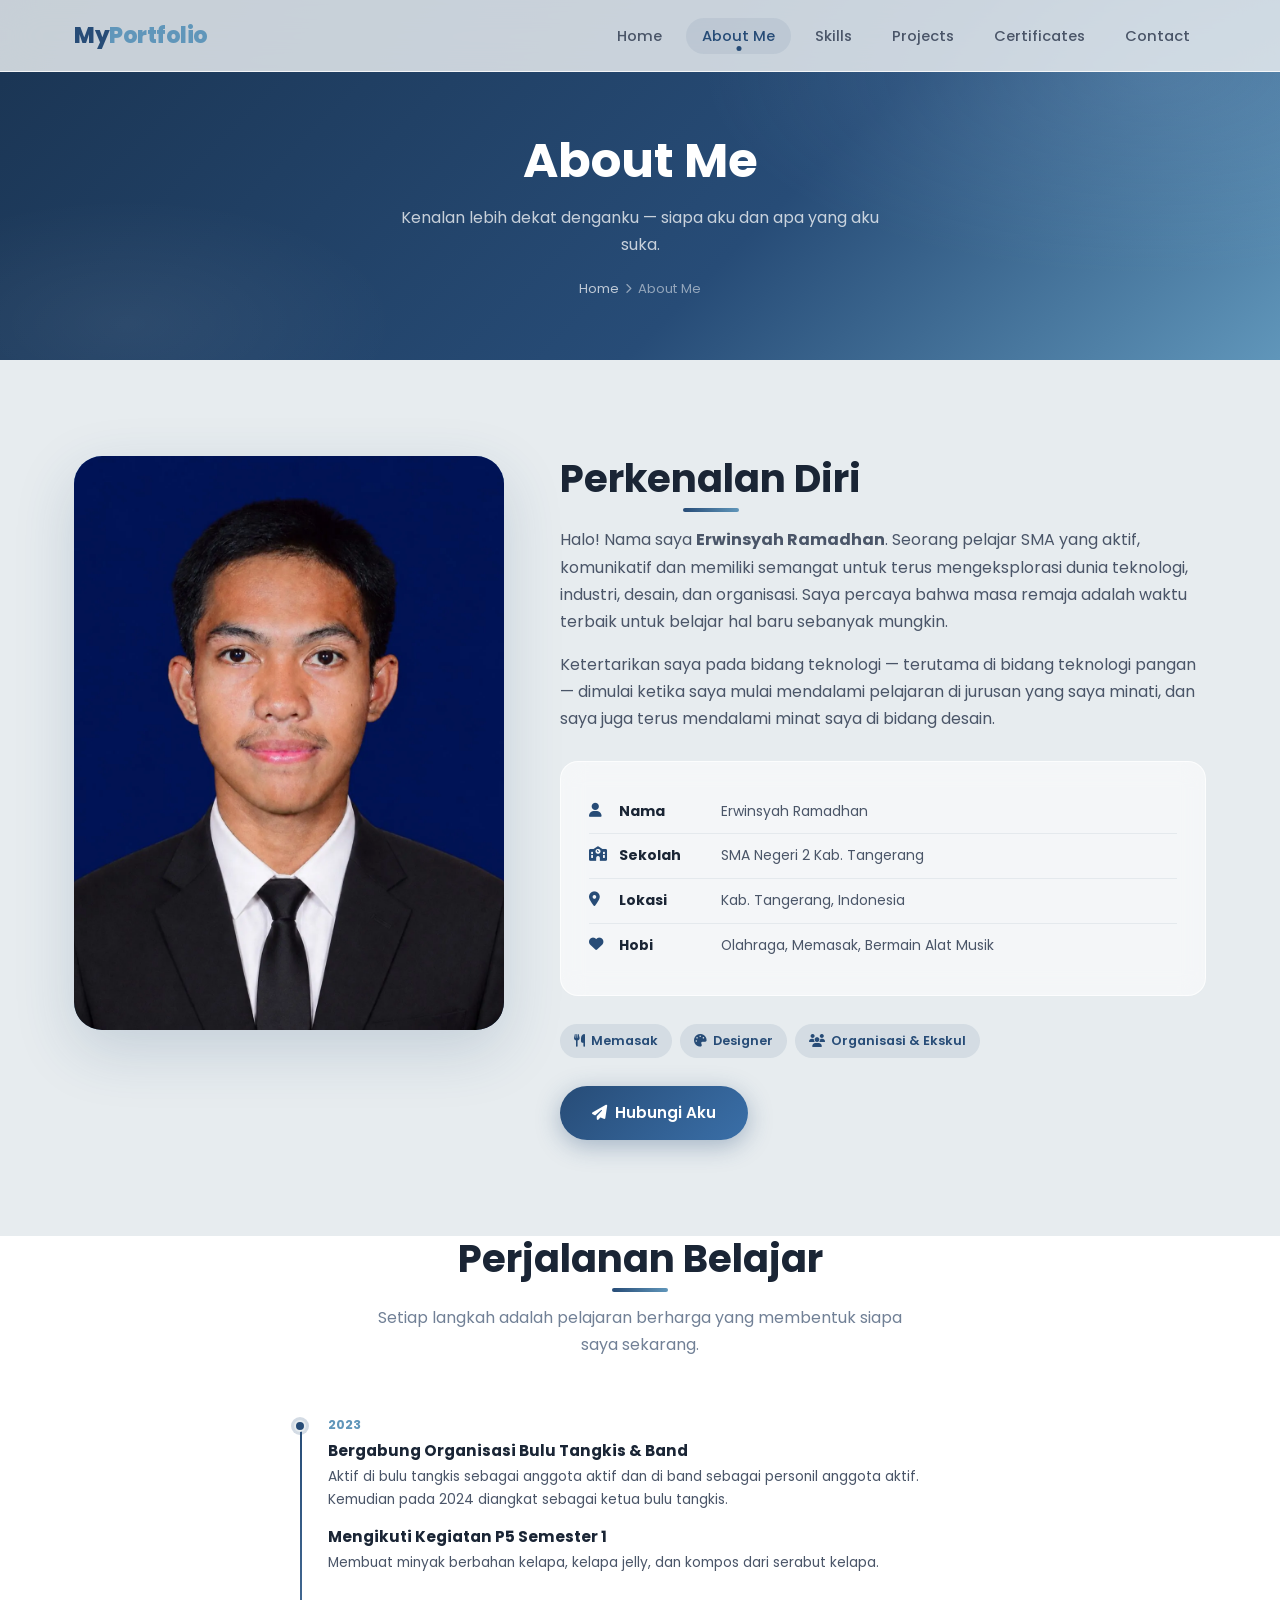
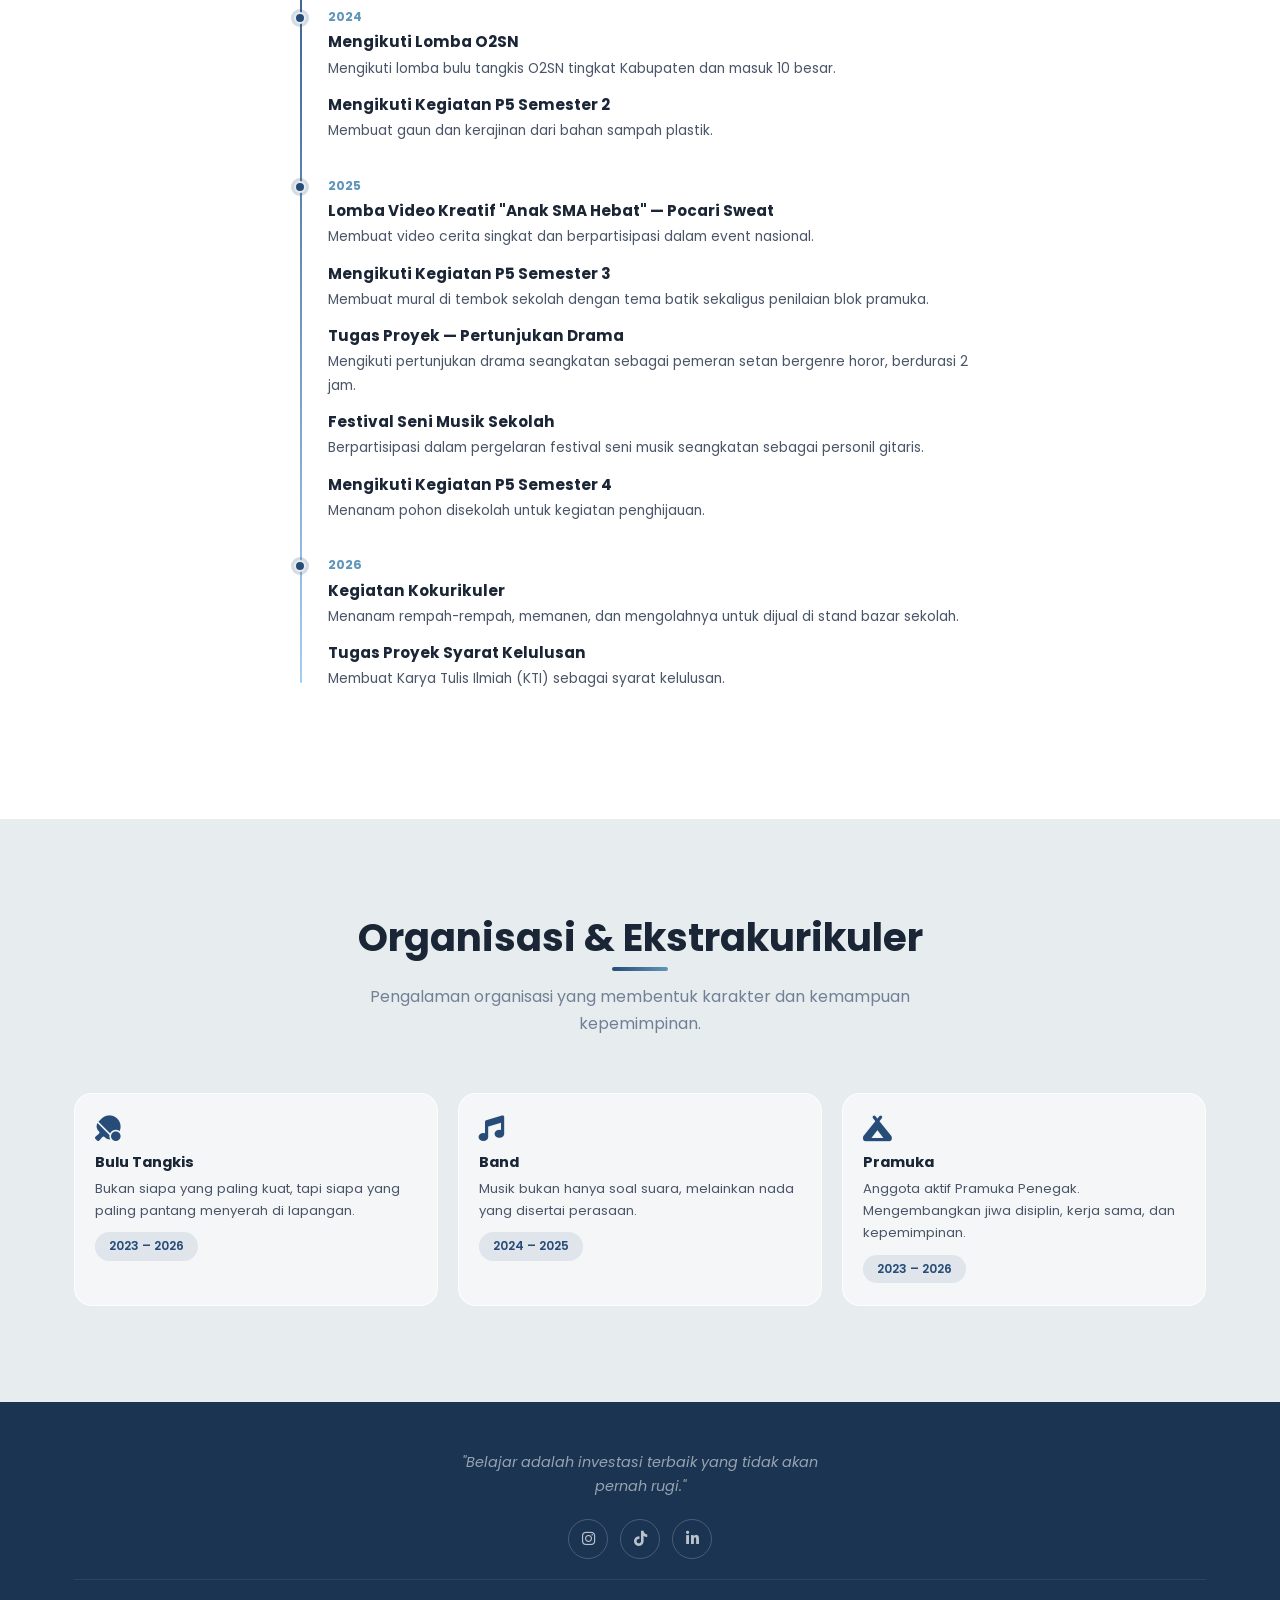
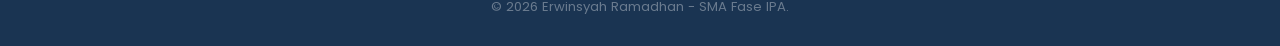
==== commit c80adfdc: "Update about-me.html" ====
--- a/about-me.html
+++ b/about-me.html
@@ -309,7 +309,7 @@
         -->
         <div class="about-photo-wrap reveal">
           <div class="about-photo">
-         <img src="photo.webp" alt="Foto Erwinsyah">
+         <img src="image-me.webp" alt="Foto Erwinsyah">
           </div>
           
         </div>
@@ -494,7 +494,7 @@
       <div class="footer-socials">
         <a href="https://instagram.com/win.senpaii" class="footer-social"><i class="fab fa-instagram"></i></a>
         <a href="https://tiktok.com/@win.senpaii" class="footer-social"><i class="fab fa-tiktok"></i></a>
-        <a href="#" class="footer-social"><i class="fab fa-linkedin-in"></i></a>
+        <a href="https://www.linkedin.com/in/erwinsyah-ramadhan-b1109140a?utm_source=share&utm_campaign=share_via&utm_content=profile&utm_medium=ios_app" class="footer-social"><i class="fab fa-linkedin-in"></i></a>
       </div>
       <p class="footer-copy">&copy; 2026 Erwinsyah Ramadhan - SMA Fase IPA.</p>
     </div>
@@ -502,4 +502,4 @@
 
   <script src="script.js"></script>
 </body>
-</html>+</html>
--- a/style.css
+++ b/style.css
@@ -105,6 +105,13 @@
 }
 .btn-outline:hover { background: var(--primary); color: var(--white); transform: translateY(-3px); }
 
+.btn-download {
+  background: linear-gradient(135deg, #16a34a, #22c55e);
+  color: var(--white);
+  box-shadow: 0 6px 24px rgba(22, 163, 74, 0.35);
+}
+.btn-download:hover { transform: translateY(-3px); box-shadow: 0 12px 36px rgba(22, 163, 74, 0.45); }
+
 /* ── Glass Card ── */
 .glass-card {
   background: var(--glass-bg);
@@ -756,4 +763,4 @@
   .skills-grid { grid-template-columns: 1fr; }
   .soft-skills-grid { grid-template-columns: repeat(2, 1fr); }
   .cert-grid { grid-template-columns: 1fr; }
-}+}
